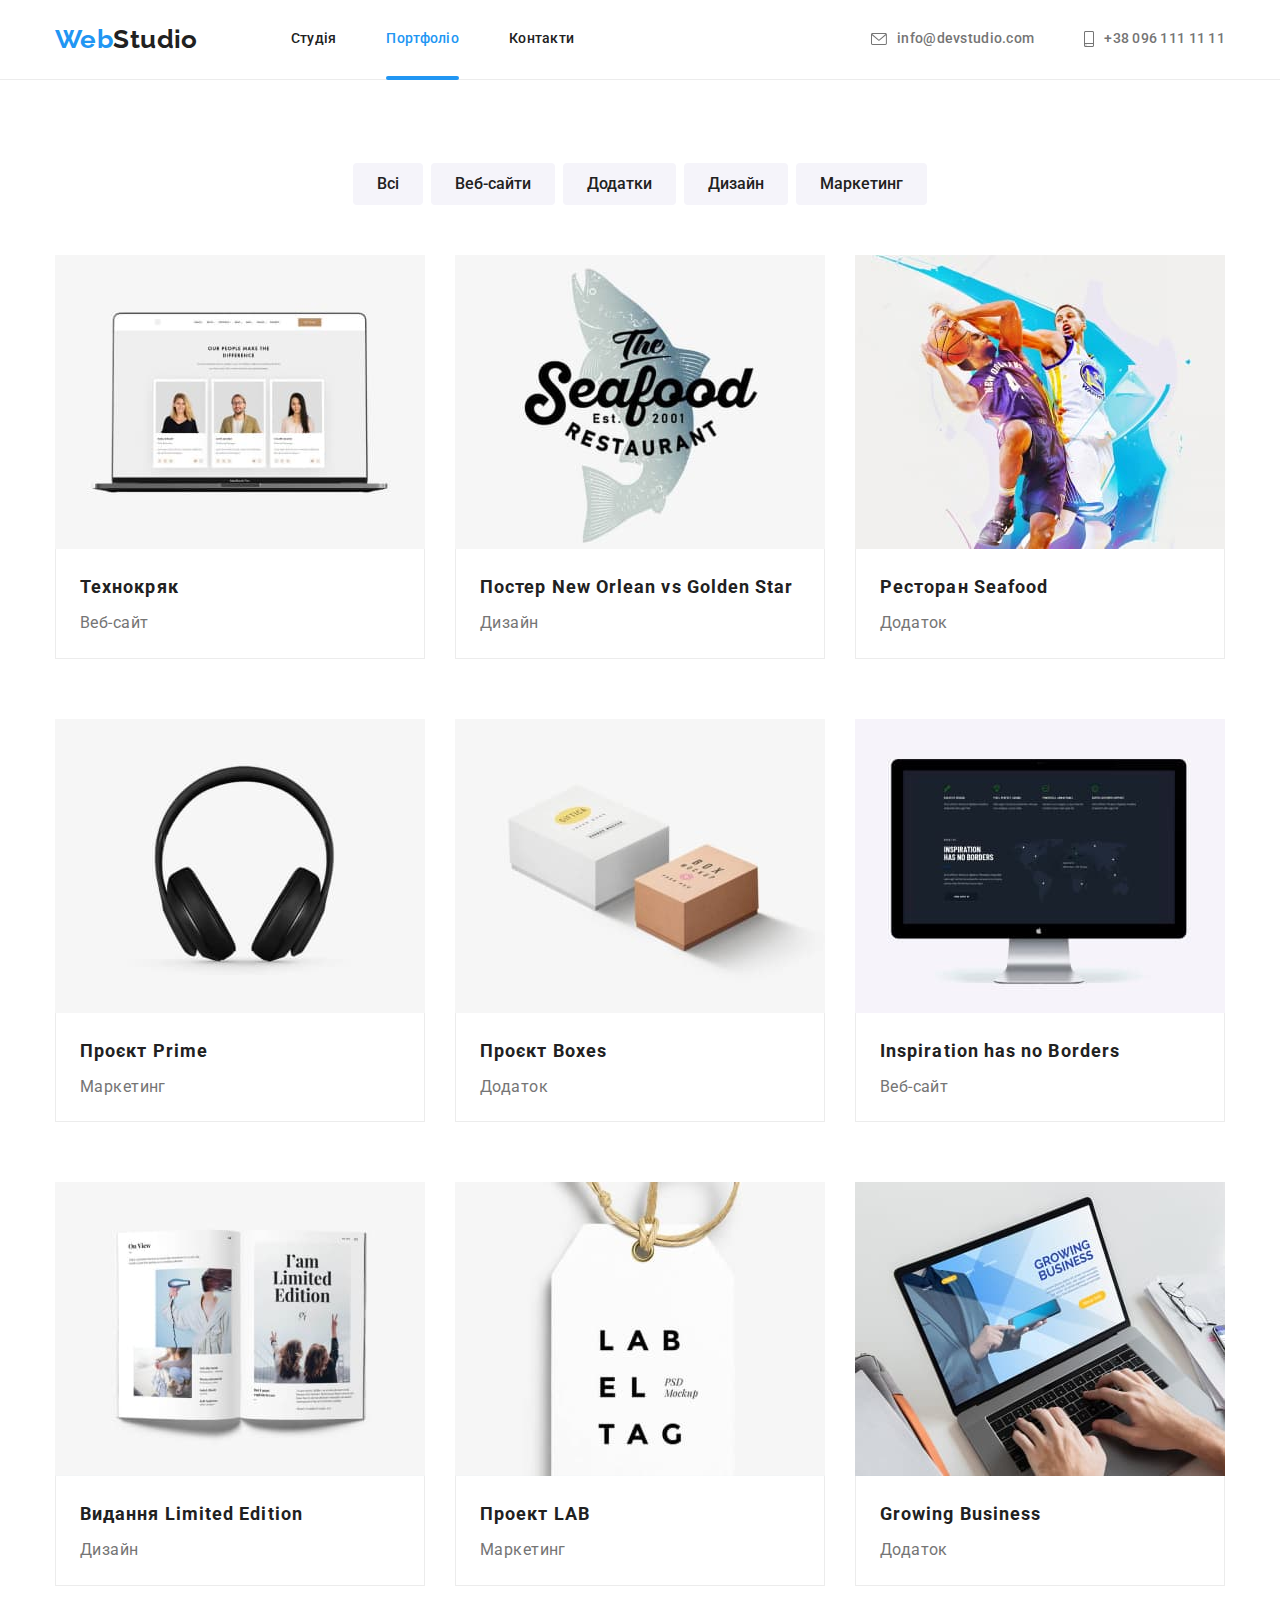
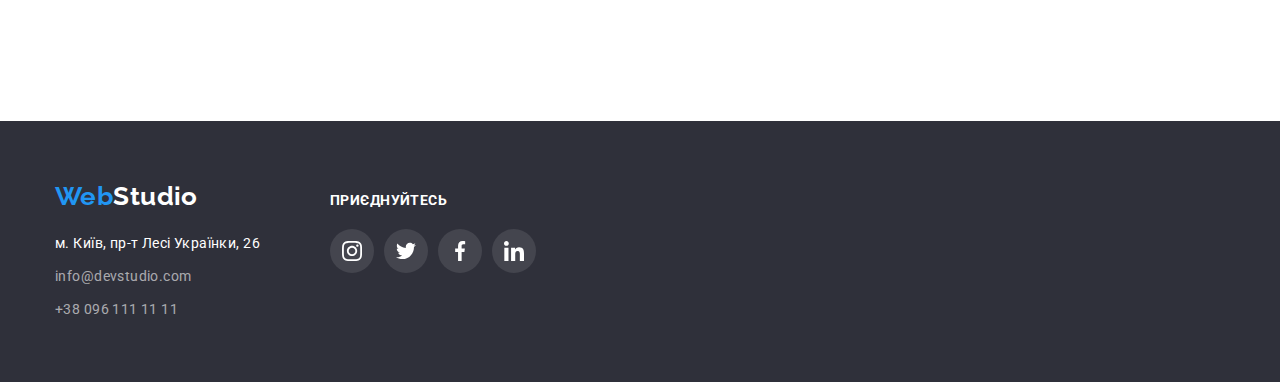
==== portfolio.html @ 9816e1a6 "home5" ====
<!DOCTYPE html>
<html lang="uk">
  <head>
    <meta charset="UTF-8" />
    <meta http-equiv="X-UA-Compatible" content="IE=edge" />
    <meta name="viewport" content="width=device-width, initial-scale=1.0" />
    <title>Портфоліо</title>
    <link rel="preconnect" href="https://fonts.googleapis.com" />
    <link rel="preconnect" href="https://fonts.gstatic.com" crossorigin />
    <link
      href="https://fonts.googleapis.com/css2?family=Raleway:wght@700&family=Roboto:wght@400;500;700;900&display=swap"
      rel="stylesheet"
    />
    <link rel="stylesheet" href="./css/styles.css" />
  </head>
  <body>
    <!--header-->
    <!--header-->
    <header class="page-header header-portfolio">
      <div class="container">
        <a href="./index.html" class="header-logo-design logo-link"
          ><span class="web-customazation">Web</span>Studio</a
        >
        <nav>
          <ul class="header-list">
            <li class="header-item">
              <a href="./index.html" class="nav-link header-text">Студія</a>
            </li>
            <li class="header-item">
              <a href="./portfolio.html" class="nav-link header-text current-link"
                >Портфоліо</a
              >
            </li>
            <li class="header-item">
              <a href="#" class="nav-link header-text">Контакти</a>
            </li>
          </ul>
        </nav>
        <ul class="header-contact-info">
          <li class="contact-icon">
            <a
              href="mailto:info@devstudio.com"
              class="mail-design header-text link-design"
            >
              <svg class="icon-image-nav" width="16" height="12">
                <use href="./img/icons.svg#icon-envelope"></use>
              </svg>
              info@devstudio.com</a
            >
          </li>
          <li class="contact-icon">
            <a href="tel:+380961111111" class="tel-design header-text link-design">
              <svg class="icon-image-nav" width="10" height="16">
                <use href="./img/icons.svg#icon-smartphone"></use>
              </svg>
              +38 096 111 11 11</a
            >
          </li>
        </ul>
      </div>
    </header>
    <main>
      <!--Фільтр робіт-->
      <section class="work-filtr">
        <div class="container">
          <!--Скритий заголовок-->
          <h1 class="work-filtr-title visual-hidden">Вибрати сферу робіт</h1>
          <ul class="work-filtr-list">
            <li class="work-filtr-item">
              <button type="button" class="btn-color btn-design">Всі</button>
            </li>
            <li class="work-filtr-item">
              <button type="button" class="btn-color btn-design">Веб-сайти</button>
            </li>
            <li class="work-filtr-item">
              <button type="button" class="btn-color btn-design">Додатки</button>
            </li>
            <li class="work-filtr-item">
              <button type="button" class="btn-color btn-design">Дизайн</button>
            </li>
            <li class="work-filtr-item">
              <button type="button" class="btn-color btn-design">Маркетинг</button>
            </li>
          </ul>
          <ul class="project-example-list">
            <li class="project-example-item">
              <a
                href="#"
                target="_blank"
                rel="noopener noreferrer"
                class="project-example-link"
              >
                <div class="card-wrap project-slider">
                  <img
                    class="work-image"
                    src="./img/img-5.jpg"
                    alt="Технокряк"
                    width="370"
                    height="294"
                  />
                  <p class="project-slider-text">
                    Ресурс пропонує комплексні пропозиції з різним рівнем функціоналу та
                    сервісів. Все це дозволить відвідувачу отримати вичерпні відомості про
                    компанію чи приватну особу.
                  </p>
                </div>
                <div class="text-border">
                  <h2 class="project-title">Технокряк</h2>
                  <p class="project-text">Веб-сайт</p>
                </div>
              </a>
            </li>
            <li class="project-example-item">
              <a
                href="#"
                target="_blank"
                rel="noopener noreferrer"
                class="project-example-link"
              >
                <div class="card-wrap project-slider">
                  <img
                    src="./img/img-6.jpg"
                    alt="Постер Нью-Орлеан"
                    width="370"
                    height="294"
                  />
                  <p class="project-slider-text">
                    Ресурс пропонує комплексні пропозиції з різним рівнем функціоналу та
                    сервісів. Все це дозволить відвідувачу отримати вичерпні відомості про
                    компанію чи приватну особу.
                  </p>
                </div>
                <div class="text-border">
                  <h2 class="project-title">Постер New Orlean vs Golden Star</h2>
                  <p class="project-text">Дизайн</p>
                </div>
              </a>
            </li>
            <li class="project-example-item">
              <a
                href="#"
                target="_blank"
                rel="noopener noreferrer"
                class="project-example-link"
              >
                <div class="card-wrap project-slider">
                  <img
                    src="./img/img-7.jpg"
                    alt="Ресторан рибний"
                    width="370"
                    height="294"
                  />
                  <p class="project-slider-text">
                    Ресурс пропонує комплексні пропозиції з різним рівнем функціоналу та
                    сервісів. Все це дозволить відвідувачу отримати вичерпні відомості про
                    компанію чи приватну особу.
                  </p>
                </div>
                <div class="text-border">
                  <h2 class="project-title">Ресторан Seafood</h2>
                  <p class="project-text">Додаток</p>
                </div>
              </a>
            </li>
            <li class="project-example-item">
              <a
                href="#"
                target="_blank"
                rel="noopener noreferrer"
                class="project-example-link"
              >
                <div class="card-wrap project-slider">
                  <img
                    src="./img/img-8.jpg"
                    alt="Проєкт прайм"
                    width="370"
                    height="294"
                  />
                  <p class="project-slider-text">
                    Ресурс пропонує комплексні пропозиції з різним рівнем функціоналу та
                    сервісів. Все це дозволить відвідувачу отримати вичерпні відомості про
                    компанію чи приватну особу.
                  </p>
                </div>
                <div class="text-border">
                  <h2 class="project-title">Проєкт Prime</h2>
                  <p class="project-text">Маркетинг</p>
                </div>
              </a>
            </li>
            <li class="project-example-item">
              <a
                href="#"
                target="_blank"
                rel="noopener noreferrer"
                class="project-example-link"
              >
                <div class="card-wrap project-slider">
                  <img
                    src="./img/img-9.jpg"
                    alt="Проєкт боксес"
                    width="370"
                    height="294"
                  />
                  <p class="project-slider-text">
                    Ресурс пропонує комплексні пропозиції з різним рівнем функціоналу та
                    сервісів. Все це дозволить відвідувачу отримати вичерпні відомості про
                    компанію чи приватну особу.
                  </p>
                </div>
                <div class="text-border">
                  <h2 class="project-title">Проєкт Boxes</h2>
                  <p class="project-text">Додаток</p>
                </div>
              </a>
            </li>
            <li class="project-example-item">
              <a
                href="#"
                target="_blank"
                rel="noopener noreferrer"
                class="project-example-link"
              >
                <div class="card-wrap project-slider">
                  <img
                    src="./img/img-10.jpg"
                    alt="у натхнення немає меж"
                    width="370"
                    height="294"
                  />
                  <p class="project-slider-text">
                    Ресурс пропонує комплексні пропозиції з різним рівнем функціоналу та
                    сервісів. Все це дозволить відвідувачу отримати вичерпні відомості про
                    компанію чи приватну особу.
                  </p>
                </div>
                <div class="text-border">
                  <h2 class="project-title">Inspiration has no Borders</h2>
                  <p class="project-text">Веб-сайт</p>
                </div>
              </a>
            </li>
            <li class="project-example-item">
              <a
                href="#"
                target="_blank"
                rel="noopener noreferrer"
                class="project-example-link"
              >
                <div class="card-wrap project-slider">
                  <img
                    src="./img/img-11.jpg"
                    alt="Видання лімітед едішн"
                    width="370"
                    height="294"
                  />
                  <p class="project-slider-text">
                    Ресурс пропонує комплексні пропозиції з різним рівнем функціоналу та
                    сервісів. Все це дозволить відвідувачу отримати вичерпні відомості про
                    компанію чи приватну особу.
                  </p>
                </div>
                <div class="text-border">
                  <h2 class="project-title">Видання Limited Edition</h2>
                  <p class="project-text">Дизайн</p>
                </div>
              </a>
            </li>
            <li class="project-example-item">
              <a
                href="#"
                target="_blank"
                rel="noopener noreferrer"
                class="project-example-link"
              >
                <div class="card-wrap project-slider">
                  <img src="./img/img-12.jpg" alt="Проект ЛАБ" width="370" height="294" />
                  <p class="project-slider-text">
                    Ресурс пропонує комплексні пропозиції з різним рівнем функціоналу та
                    сервісів. Все це дозволить відвідувачу отримати вичерпні відомості про
                    компанію чи приватну особу.
                  </p>
                </div>
                <div class="text-border">
                  <h2 class="project-title">Проект LAB</h2>
                  <p class="project-text">Маркетинг</p>
                </div>
              </a>
            </li>
            <li class="project-example-item">
              <a
                href="#"
                target="_blank"
                rel="noopener noreferrer"
                class="project-example-link"
              >
                <div class="card-wrap project-slider">
                  <img
                    src="./img/img-13.jpg"
                    alt="Зростаючий бізнес"
                    width="370"
                    height="294"
                  />
                  <p class="project-slider-text">
                    Ресурс пропонує комплексні пропозиції з різним рівнем функціоналу та
                    сервісів. Все це дозволить відвідувачу отримати вичерпні відомості про
                    компанію чи приватну особу.
                  </p>
                </div>
                <div class="text-border">
                  <h2 class="project-title">Growing Business</h2>
                  <p class="project-text">Додаток</p>
                </div>
              </a>
            </li>
          </ul>
        </div>
      </section>
    </main>
    <!--Футер-->
    <footer class="footer-design">
      <div class="container footer-section">
        <div class="footer-logo-nav">
          <a href="./index.html" class="footer-logo-design logo-link"
            ><span class="web-customazation">Web</span>Studio</a
          >
          <address class="footer-address-list">
            <ul class="address-position-list">
              <li class="address-position">
                <a
                  class="address-contact-info link-design"
                  href="https://goo.gl/maps/CPtrU1FHBa2aNyZL9"
                  target="_blank"
                  rel="noopener noreferrer"
                >
                  <span class="street-info">м. Київ, пр-т Лесі Українки, 26</span></a
                >
              </li>
              <li class="address-position">
                <a
                  href="mailto:info@devstudio.com"
                  class="footer-mail-design footer-link-design"
                  >info@devstudio.com</a
                >
              </li>
              <li class="address-position">
                <a href="tel:+380961111111" class="footer-tel-design footer-link-design"
                  >+38 096 111 11 11</a
                >
              </li>
            </ul>
          </address>
        </div>
        <div class="soc-net-section">
          <h2 class="comp-net-title">Приєднуйтесь</h2>
          <ul class="comp-net-list list">
            <li class="comp-net-item">
              <a href="#" class="comp-net-link link">
                <svg class="comp-net-icon" width="20" height="20">
                  <use href="./img/icons.svg#icon-instagram"></use></svg
              ></a>
            </li>
            <li>
              <a href="#" class="comp-net-link link">
                <svg class="comp-net-icon" width="20" height="20">
                  <use href="./img/icons.svg#icon-twitter"></use></svg
              ></a>
            </li>
            <li>
              <a href="#" class="comp-net-link link">
                <svg class="comp-net-icon" width="20" height="20">
                  <use href="./img/icons.svg#icon-facebook"></use></svg
              ></a>
            </li>
            <li>
              <a href="#" class="comp-net-link link">
                <svg class="comp-net-icon" width="20" height="20">
                  <use href="./img/icons.svg#icon-linkedin"></use></svg
              ></a>
            </li>
          </ul>
        </div>
      </div>
    </footer>
  </body>
</html>
---- css/styles.css ----
/* оформлення головної сторінки */

/* Header navigation design */
:root {
  --color-one--: #ffffff;
  --color-two--: #2196f3;
  --color-three--: #212121;
  --color-four--: #757575;
  --color-five--: #f5f4fa;
}

html {
  box-sizing: border-box;
}
*,
*::after,
*::before {
  box-sizing: border-box;
}

body {
  font-family: "Roboto", sans-serif;
  font-size: 14px;
  letter-spacing: 0.03em;
  color: var(--color-three--);
  background-color: var(--color-one--);
  margin: 0;
}
ul {
  list-style: none;
  padding: 0;
  margin: 0;
}
/* .link-design {
  text-decoration: none;
} */
.logo-link {
  text-decoration: none;
}

img {
  display: block;
  max-width: 100%;
  height: auto;
}

/*------------------------ HEADER DESIGN--------------------*/
.container {
  width: 1200px;
  margin-right: auto;
  margin-left: auto;
  padding-left: 15px;
  padding-right: 15px;
}
.page-header {
  height: 80px;
  border-bottom: 1px solid #ececec;
  padding-top: 24px;
  padding-bottom: 24px;
}

.header-text {
  font-weight: 500;
  font-size: 14px;
  line-height: 1.14;
  letter-spacing: 0.02em;
}
.footer-logo-design,
.web-customazation {
  font-family: Raleway, sans-serif;
  font-weight: 700;
  font-size: 26px;
  line-height: 1.19;
  color: var(--color-one--);
}

.header-logo-design {
  font-family: "Raleway", sans-serif;
  font-weight: 700;
  font-size: 26px;
  line-height: 1.19;
  color: var(--color-three--);
  margin-right: 93px;
  align-items: center;
}
.header-list {
  display: flex;
  align-items: center;
}

.header-item:not(:last-child) {
  margin-right: 50px;
}
.page-header .container {
  display: flex;
  align-items: center;
}

.portfolio-contact-info,
.header-contact-info {
  margin-left: auto;
}
.page-header .portfolio-contact-info {
  display: flex;
  column-gap: 30px;
}
.page-header .header-contact-info {
  display: flex;
  column-gap: 50px;
}
.contact-icon {
  display: flex;
  background-color:transparent;
  align-items: center;
  justify-items: center;
  fill:var(--color-four--);

}

.icon-image-nav{
  margin-right: 10px;
}

.contact-icon:hover, 
.contact-icon:focus {
  background-color: var(--color-one--);
  fill: var(--color-two--);
}

.mail-design,
.tel-design {
  display: flex;
  align-items: center;
}

/*-------------------------links design--------------------------------*/

.link-design {
  color: var(--color-three--);
  text-decoration: none;
  transition: background-color 250ms cubic-bezier(0.4, 0, 0.2, 1);
}
.nav-link {
 color: var(--color-three--);
 display: block;
  text-decoration: none;
  position: relative; 

  transition: background-color 250ms cubic-bezier(0.4, 0, 0.2, 1);
}

.nav-link.current-link::after {
  content: '';
  display: block;
  width: 100%;
  height: 4px;
  border-radius: 2px;
  background-color: var(--color-two--);
  position: absolute;
  left: 0;
  bottom: -33px;
}

.nav-link:hover,
.nav-link:focus,
.web-customazation,
.link-design:hover,
.link-design:focus,
.mail-design:hover,
.mail-design:focus,
.tel-design:hover,
.tel-design:focus {
  color: var(--color-two--);
}
.mail-design,
.tel-design {
  color: var(--color-four--);
}
.section {
  display: block;
}

.centered {
  text-align: center;
}

/*------------------------ HEROE SECTION DESIGN--------------------*/

.heroe-title {
  font-weight: 900;
  font-size: 44px;
  line-height: 1.36;
  letter-spacing: 0.06em;
  text-transform: uppercase;
  color: var(--color-one--);
  max-width: 696px;
  display: inline-block;
  margin: 0;
}

.heroe-section-design {
  height: 600px;
  background-image:linear-gradient(
  rgba(47, 48, 58, 0.4), 
  rgba(47, 48, 58, 0.4)), 
  url(../img/hero-bg.jpg);
  background-color: #C4C4C4;
  padding: 200px 0px;
  text-align: center;
  margin-left: auto;
  margin-right: auto;
}
.heroe-container {
  width: 696px;
}

.heroe-button-design {
  font-family: inherit;
  font-weight: 700;
  font-size: 16px;
  line-height: 1.87;
  letter-spacing: 0.06em;
  color: var(--color-one--);
  background-color: var(--color-two--);
  cursor: pointer;
  border-radius: 4px;
  border: transparent;
  padding: 10px 25px;
  display: inline-block;
  text-align: center;
  margin-top: 30px;
  transition: background-color 250ms cubic-bezier(0.4, 0, 0.2, 1);
}

.heroe-button-design:hover,
.heroe-button-design:focus {
  background-color: #188ce8;
  box-shadow: 0px 4px 4px rgba(0, 0, 0, 0.25));
}

/*------------------------ЧИМ МИ ЗАЙМАЄМОСЯ--------------------*/
.visual-hidden {
  position: absolute;
  white-space: nowrap;
  width: 1px;
  height: 1px;
  overflow: hidden;
  border: 0;
  padding: 0;
  clip: rect(0 0 0 0);
  clip-path: inset(50%);
  margin: -1px;
}
.our-activity {
  padding-top: 57px;
  padding-bottom: 94px;
}

h3.main-prop-title {
  margin-top: 0;
}

.main-prop-list {
  display: flex;
  column-gap: 30px;
}
.main-prop-list .main-prop-item {
  width: calc((100% - 90px) / 4);
  justify-content: center;
}
.main-prop-title {
  font-weight: 700;
  font-size: 14px;
  line-height: 1.14;
  text-transform: uppercase;
  margin-bottom: 10px;
}
.main-prop-text {
  font-weight: 400;
  font-size: 14px;
  line-height: 1.71;
  color: var(--color-four--);
  margin-bottom: 0;
  margin-top: 0;
}

.prop-icon {
  margin-bottom: 30px;
  background-color:#F5F4FA; 
  border-radius: 4px;
  display: flex;
  margin-left: auto;
  margin-right: auto;
  justify-content: center;
  align-items: center;
  width: 270px;
  height: 120px;
}


/*------------------------ ABOUT OUR ACTIVITY--------------------*/

.about-our-activity {
  padding-bottom: 94px;
}

.about-our-activity-title {
  font-family: inherit;
  font-weight: 700;
  font-size: 36px;
  line-height: 1.16;
  margin-top: 0;
  margin-bottom: 50px;
}

.activity-list {
  display: flex;
  column-gap: 30px;
  flex-direction: row;
}

.activity-text {
  display: flex;
  font-family: inherit;
  font-size: 14px;
  font-weight: 700;
  text-transform: uppercase;
  line-height: 1.17;
  color: var(--color-one--);
  background-color: rgba(47, 48, 58, 0.8);
  height: 70px;
  width: 100%;
  margin: 0;
  padding-top: 27px;
  padding-bottom: 27px; 
  justify-content: center;

  position: absolute;
  bottom: 0;
  right: 0;
}

.activity-item {
  width: calc((100% - 60px) / 3);
  position: relative;
}

/*------------------------ OUR TEAM--------------------*/
.our-team-section {
  background-color: var(--color-five--);
  padding-bottom: 94px;
  padding-top: 94px;
}
.our-team-list {
  display: flex;
  column-gap: 30px;
}
.our-team-item {
  background-color: white;
  width: calc((100% - 90px) / 4);
  border-bottom-left-radius: 4px;
  border-bottom-right-radius: 4px;
  box-shadow: 0px 1px 3px rgba(0, 0, 0, 0.12), 0px 1px 1px rgba(0, 0, 0, 0.14),
    0px 2px 1px rgba(0, 0, 0, 0.2);
}

.team-soc-list {
display: flex;
justify-content: center;
gap: 10px;
}

.team-soc-icon {
  fill:#AFB1B8;
  transition: fill 250ms cubic-bezier(0.4, 0, 0.2, 1);
}

.team-soc-link {
  width: 44px;
  height: 44px;
  border-radius: 50%;
  background-color: transparent;
  display: flex;
  align-items: center;
  justify-content: center;
  transition: background-color 250ms cubic-bezier(0.4, 0, 0.2, 1),
  fill 250ms cubic-bezier(0.4, 0, 0.2, 1);
}

.team-soc-link:hover,
.team-soc-link:focus {
  background-color: var(--color-two--);
}
.team-soc-link:hover .team-soc-icon, 
.team-soc-link:focus .team-soc-icon {
  fill: #ffffff;
}

.team-border {
  padding-bottom: 30px;
  padding-top: 30px;
}

.our-team-title {
  font-weight: 700;
  font-size: 36px;
  line-height: 1.16;
  margin-top: 0;
  margin-bottom: 50px;
}
.team-name {
  font-weight: 500;
  font-size: 16px;
  line-height: 1.18;
  margin-bottom: 10px;
  margin-top: 0;
  text-align: center;

}
.team-position {
  font-size: 16px;
  line-height: 1.18;
  color: var(--color-four--);
  margin: 0;
  text-align: center;
  margin-bottom: 16px;
}

/*------------------------ Наші клієнти--------------------*/

.clients-section {
  padding-top: 94px;
  padding-bottom: 94px;  
}

.clients-title {
  font-family: inherit;
  font-weight: 700;
  font-size: 36px;
  line-height: 1.16;
  margin-top: 0;
  margin-bottom: 50px;
}

.our-clients-list {
  display: flex;
  column-gap: 30px;
}

.our-clients-item{
  width: 170px;
  
}
.our-clients-link {
 display: flex;
 border: 1px solid #AFB1B8; 
 border-radius: 4px;
 width: 100%;
 height: 92px;
 justify-content: center;
 align-items: center;
 fill: #AFB1B8;
 transition: background-color 250ms cubic-bezier(0.4, 0, 0.2, 1),
 fill 250ms cubic-bezier(0.4, 0, 0.2, 1), border 250ms cubic-bezier(0.4, 0, 0.2, 1); 
}

.our-clients-link:hover,
.our-clients-link:focus{
  fill: var(--color-two--);
  border: 1px solid var(--color-two--);
}



/*------------------------ FOOTER--------------------*/
.footer-design {
  background-color: #2f303a;
  padding-top: 60px;
  padding-bottom: 60px;
}
.footer-section{
  display: flex;
  align-items: baseline;
  gap: 70px;
}

.address-position:not(:last-child) {
  margin-top: 0px;
  margin-bottom: 9px;
}

.footer-address-list{
  margin-top: 20px;
}

.address-contact-info {
  font-family: inherit;
  font-size: 14px;
  line-height: 1.71;
  display: inline-block;
}
.street-info {
  color: var(--color-one--);
  font-style: normal;
  transition: color 250ms cubic-bezier(0.4, 0, 0.2, 1);
}
.footer-mail-design,
.footer-tel-design {
  font-family: inherit;
  font-style: normal;
  font-size: 14px;
  line-height: 1.71;
  color: rgba(255, 255, 255, 0.6);
  transition: color 250ms cubic-bezier(0.4, 0, 0.2, 1);
}

.footer-link-design {
  text-decoration: none;
}
.footer-mail-design:hover,
.footer-mail-design:focus,
.footer-tel-design:hover,
.footer-tel-design:focus,
.street-info:hover,
.street-info:focus {
  color: var(--color-two--);
}

.comp-net-title {
  font-family: inherit;
  font-weight: 700;
  font-size: 14px;
  line-height: 1.14;
  color: var(--color-one--);
  text-transform: uppercase;
  justify-content: center;
  margin-top: 0;
  margin-bottom: 0;
}
.soc-net-section{
width: 206px;
}

.comp-net-list{
  display: flex;
  justify-content: center;
  column-gap: 10px;
  margin-top: 20px;
}

.comp-net-icon {
  fill: var(--color-one--);
}

.comp-net-link {
  width: 44px;
  height: 44px;
  border-radius: 50%;
  background-color:rgba(255, 255, 255, 0.1);
  display: flex;
  align-items: center;
  justify-content: center;
  transition: background-color 250ms cubic-bezier(0.4, 0, 0.2, 1),
  fill 250ms cubic-bezier(0.4, 0, 0.2, 1);
}

.comp-net-link:hover,
.comp-net-link:focus {
  background-color: var(--color-two--);
}
.comp-net-link:hover .comp-net-icon, 
.comp-net-link:focus .comp-net-icon {
  fill: #ffffff;

}

/*------------------------ BACKDROP DESIGN--------------------*/
.backdrop {
width: 100%;
height: 100%;
top: 0;
background-color: rgba(0, 0, 0, 0.2);
position: fixed;

transition: opacity 500ms cubic-bezier(0.25, 0.46, 0.45, 0.94), visibility 500ms;
}

.modal-window {
height: 581px;
width: 528px;
background-color: var(--color-one--);
box-shadow: 0px 1px 3px rgba(0, 0, 0, 0.12), 0px 1px 1px rgba(0, 0, 0, 0.14), 0px 2px 1px rgba(0, 0, 0, 0.2);
border-radius: 4px;
position: absolute;
top: 50%;
left: 50%;
transform: translate(-50%, -50%) scale(1) rotate(0);
transition: transform 400ms linear, height 500ms linear;
}

.backdrop.is-hidden .modal-window {
  transform: translate(-50%,-50%) scale(0) rotate(-180deg);
  transition: transform 400ms linear;
}

.modal-button {
  display: flex;
  align-items: center;
  justify-content: center;
  position: absolute;
  top: 8px;
  right: 8px;
  height: 30px;
  width: 30px;
  border-radius: 50%;
  background-color: var(--color-one--);
  border: 1px solid rgba(0, 0, 0, 0.1);
  box-shadow: 0px 1px 3px rgba(0, 0, 0, 0.12), 0px 1px 1px rgba(0, 0, 0, 0.14), 0px 2px 1px rgba(0, 0, 0, 0.2);

}

.is-hidden {
  opacity: 0;
  visibility: hidden;
  pointer-events: none;
}


/*------------------------ PORTFOLIO PAGE DESIGN--------------------*/
.current-link {
  color: var(--color-two--);
}

/*-------------------BUTTONS----------------------*/
.btn-design {
  font-family: inherit;
  font-size: 16px;
  line-height: 1.62;
  font-weight: 500;
  background: var(--color-five--);
  color: var(--color-three--)
  cursor: pointer;
  border-radius: 4px;
  border-color: transparent;
  padding: 6px 22px;
  display: inline-block;
  text-align: center;
  shadow: 0px 4px 4px rgba(0, 0, 0, 0.25);
  transition: color 250ms cubic-bezier(0.4, 0, 0.2, 1),
  background-color 250ms cubic-bezier(0.4, 0, 0.2, 1),
  box-shadow 250ms cubic-bezier(0.4, 0, 0.2, 1),
  border-radius 250ms cubic-bezier(0.4, 0, 0.2, 1);
}

  .btn-design:hover,
  .btn-design:focus {
  color: var(--color-one--);
  background-color: var(--color-two--);
  box-shadow: 0px 3px 1px rgba(0, 0, 0, 0.1), 0px 1px 2px rgba(0, 0, 0, 0.08), 0px 2px 2px rgba(0, 0, 0, 0.12);
border-radius: 4px;
}
/*------------------------ PROJECTS EXAMPLES--------------------*/
.work-filtr {
  padding-top: 83px;
  padding-bottom: 105px;
}

.work-filtr-list {
  display: flex;
  justify-content: center;
  margin-bottom: 50px;
  column-gap: 8px;
}
.project-example-list {
  display: flex;
  flex-wrap: wrap;
  gap: 30px;
}
.project-example-link{
  display: block;
}

.project-example-item {
  width: calc((100% - 60px) / 3);
  margin-bottom: 30px;
}

.project-example-item:hover .project-slider-text{
transform: translateY(0);
}
.project-slider {
  position: relative;
  overflow: hidden;
}
.project-slider-text {
  font-family: inherit;
  position: absolute;
  display: block;
  top: 0;
  left: 0;
  font-size: 18px;
  font-weight: 400;
  line-height: 1.55;
  background-color:var(--color-two--) ;
  color:var(--color-one--);
  margin: 0;
  height: 100%;
  padding: 63px 24px;

  transform: translateY(100%);
  transition: transform 300ms cubic-bezier(0.4, 0, 0.2, 1);

}

.project-example-item:hover,
.project-example-item:focus 
.project-slider-text {
  box-shadow: 0px 1px 1px rgba(0, 0, 0, 0.12), 
0px 4px 4px rgba(0, 0, 0, 0.06), 
1px 4px 6px rgba(0, 0, 0, 0.16);
}

.text-border {
  border-right: 1px solid #ececec;
  border-left: 1px solid #ececec;
  border-bottom: 1px solid #ececec;
  padding: 20px 24px;
}

.project-text {
  font-size: 16px;
  line-height: 1.8;
  color: var(--color-four--);
  margin-top: 0;
  margin-bottom: 0;
}
.project-title {
  font-weight: 700;
  font-size: 18px;
  line-height: 2;
  letter-spacing: 0.06em;
  color: var(--color-three--);
  margin-bottom: 4px;
  margin-top: 0;
}

a {
  text-decoration: none;
}
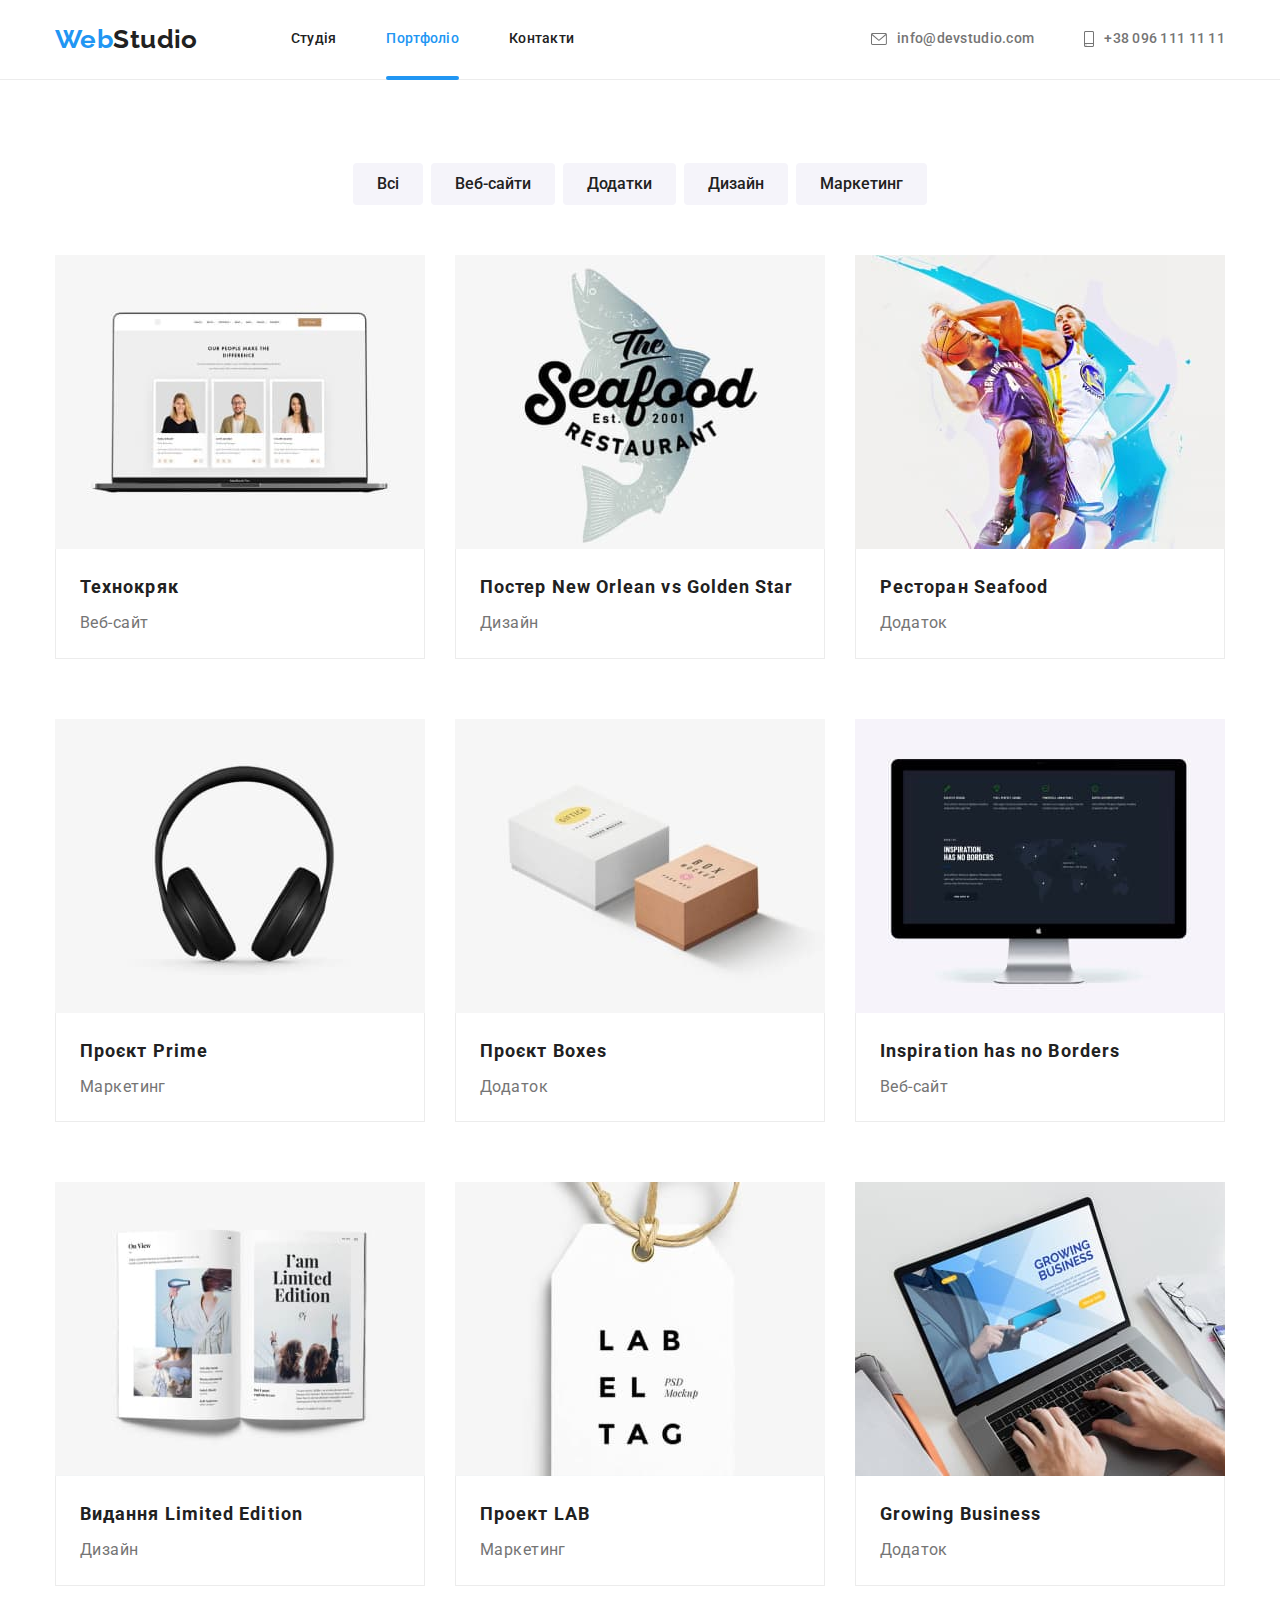
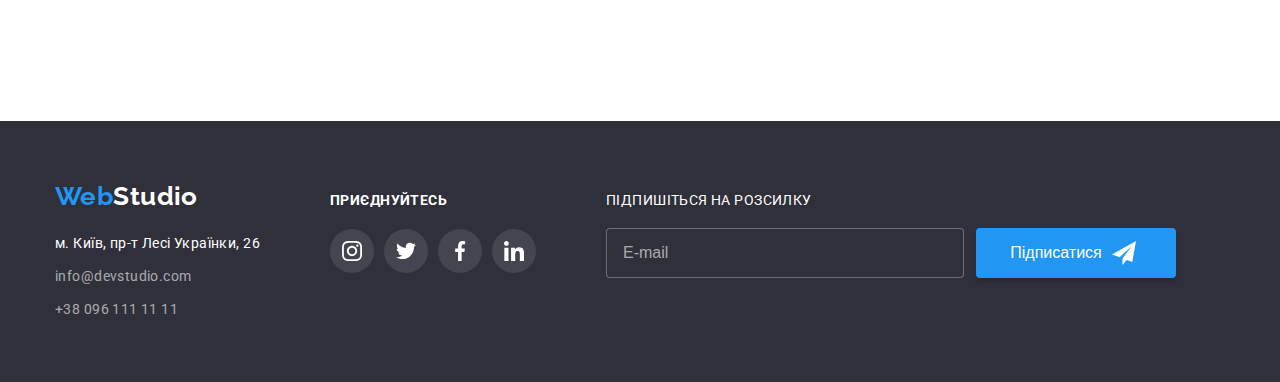
==== commit 397df6c5: "footer-subscription section added" ====
--- a/portfolio.html
+++ b/portfolio.html
@@ -380,7 +380,25 @@
             </li>
           </ul>
         </div>
+        <div class="footer-subscr">
+          <p class="subscr-text">
+            Підпишіться на розсилку</p>
+            <form>
+            <div class="subscr-input-form">
+            <input 
+            type="mail" 
+            name="user_email" 
+            placeholder="E-mail" 
+            class="subscr-form"/>
+          <button type="submit" class="subscr-btn">Підписатися
+          <svg class="subscr-icon" width="24" height="24">
+            <use href="./img/icons.svg#icon-icon-send"></use>
+          </svg>
+        </button>
+        </div>
+        </form>
       </div>
+    </div>
     </footer>
   </body>
 </html>
--- a/css/styles.css
+++ b/css/styles.css
@@ -571,7 +571,73 @@
 .comp-net-link:hover .comp-net-icon, 
 .comp-net-link:focus .comp-net-icon {
   fill: #ffffff;
-
+}
+
+.subscr-input-form {
+  display: flex; 
+  width: 570px;
+  font-weight: 700px;
+}
+
+.subscr-text {
+  font-size: 14px;
+  font-weight: 700px;
+  color: var(--color-one--);
+  display: flex;
+  margin-top: 0;
+  margin-bottom: 20px;
+  text-transform: uppercase;
+}
+
+.subscr-form {
+  display: block;
+  width: 358px;
+  height: 50px;
+  color: var(--color-one--);
+  background-color:#2F303A;
+  border: 1px solid rgba(255, 255, 255, 0.3);
+  border-radius: 4px;
+  margin-right: 12px;
+  padding-left: 16px;
+  padding-top: 15px;
+  padding-bottom: 15px;
+}
+
+.subscr-form:focus {
+  border: 1px solid var(--color-two--);
+  outline: transparent;
+}
+
+.subscr-icon {
+  fill: var(--color-one--);
+  margin-left: 10px;
+  margin-right: 28px;
+}
+
+.subscr-form::placeholder {
+  font-size: 16px;
+  color: rgba(255, 255, 255, 0.6);
+}
+
+.subscr-btn {
+  display: flex; 
+  width: 200px;
+  height: 50px;
+  background-color: var(--color-two--);
+  color: var(--color-one--);
+  font-size: 16px;
+  font-weight: 700px;
+  padding-top: 10px;
+  padding-bottom: 10px;
+  border-radius: 4px;
+  box-shadow: 0px 4px 4px rgba(0, 0, 0, 0.15);
+  border-color: transparent;
+  align-items: center;
+  justify-content: center;
+  padding-left: 28px;
+  padding-top: 10px;
+  padding-bottom: 10px;
+  cursor: pointer;
 }
 
 /*------------------------ BACKDROP DESIGN--------------------*/
@@ -584,47 +650,6 @@
 
 transition: opacity 500ms cubic-bezier(0.25, 0.46, 0.45, 0.94), visibility 500ms;
 }
-
-.modal-window {
-height: 581px;
-width: 528px;
-background-color: var(--color-one--);
-box-shadow: 0px 1px 3px rgba(0, 0, 0, 0.12), 0px 1px 1px rgba(0, 0, 0, 0.14), 0px 2px 1px rgba(0, 0, 0, 0.2);
-border-radius: 4px;
-position: absolute;
-top: 50%;
-left: 50%;
-transform: translate(-50%, -50%) scale(1) rotate(0);
-transition: transform 400ms linear, height 500ms linear;
-}
-
-.backdrop.is-hidden .modal-window {
-  transform: translate(-50%,-50%) scale(0) rotate(-180deg);
-  transition: transform 400ms linear;
-}
-
-.modal-button {
-  display: flex;
-  align-items: center;
-  justify-content: center;
-  position: absolute;
-  top: 8px;
-  right: 8px;
-  height: 30px;
-  width: 30px;
-  border-radius: 50%;
-  background-color: var(--color-one--);
-  border: 1px solid rgba(0, 0, 0, 0.1);
-  box-shadow: 0px 1px 3px rgba(0, 0, 0, 0.12), 0px 1px 1px rgba(0, 0, 0, 0.14), 0px 2px 1px rgba(0, 0, 0, 0.2);
-
-}
-
-.is-hidden {
-  opacity: 0;
-  visibility: hidden;
-  pointer-events: none;
-}
-
 
 /*------------------------ PORTFOLIO PAGE DESIGN--------------------*/
 .current-link {
@@ -747,3 +772,205 @@
 a {
   text-decoration: none;
 }
+
+/*------------------------ MODAL WINDOW--------------------*/
+.modal-window {
+height: 581px;
+width: 528px;
+background-color: var(--color-one--);
+box-shadow: 0px 1px 3px rgba(0, 0, 0, 0.12), 0px 1px 1px rgba(0, 0, 0, 0.14), 0px 2px 1px rgba(0, 0, 0, 0.2);
+border-radius: 4px;
+position: absolute;
+top: 50%;
+left: 50%;
+transform: translate(-50%, -50%) scale(1) rotate(0);
+transition: transform 400ms linear, height 500ms linear;
+padding: 40px;
+}
+
+.backdrop.is-hidden .modal-window {
+  transform: translate(-50%,-50%) scale(0) rotate(-180deg);
+  transition: transform 400ms linear;
+}
+
+.modal-button {
+  display: flex;
+  align-items: center;
+  justify-content: center;
+  position: absolute;
+  top: 8px;
+  right: 8px;
+  height: 30px;
+  width: 30px;
+  border-radius: 50%;
+  background-color: var(--color-one--);
+  border: 1px solid rgba(0, 0, 0, 0.1);
+  box-shadow: 0px 1px 3px rgba(0, 0, 0, 0.12), 0px 1px 1px rgba(0, 0, 0, 0.14), 0px 2px 1px rgba(0, 0, 0, 0.2);
+
+}
+
+.modal-icon {
+ transition: fill 250ms cubic-bezier(0.4, 0, 0.2, 1);
+}
+
+.modal-button:hover,
+.modal-button:focus {
+  fill: var(--color-two--);
+}
+
+.is-hidden {
+  opacity: 0;
+  visibility: hidden;
+  pointer-events: none;
+}
+
+.modal-title{
+  font-size: 20px;
+  color: var(--color-three--);
+  display: block;
+  text-align: center;
+  margin-bottom: 12px;
+  margin-top: 0;
+}
+.input-form{
+  display: block;
+  width: 100%;
+  height: 40px;
+  border-radius: 4px;
+  border: 1px solid rgba(33, 33, 33, 0.2);
+  font-size: 12px;
+  padding-left: 42px;
+  transition: border 250ms cubic-bezier(0.4, 0, 0.2, 1),
+}
+.input-title{
+  display: block;
+  font-size: 12px;
+  color: var(--color-four--);
+  margin-bottom: 4px;
+}
+.input-form-comment{
+  display: block;
+  font-size: 12px;
+  color: var(--color-four--);
+  height: 120px; 
+  width: 100%;
+  border-radius: 4px;
+  border: 1px solid rgba(33, 33, 33, 0.2);
+  margin-bottom: 20px;
+  padding: 12px 16px;
+  transition: border 250ms cubic-bezier(0.4, 0, 0.2, 1);
+}
+
+
+.input-form:focus {
+  border: 1px solid var(--color-two--);
+  outline: transparent;
+}
+
+.input-form:focus + .input-icon {
+  fill: var(--color-two--);
+}
+
+.input-form-comment:focus {
+  border: 1px solid var(--color-two--); 
+  outline: transparent;
+}
+
+.input-form-comment::placeholder {
+  display: block;
+  font-size: 12px;
+  color: rgba(117, 117, 117, 0.5);
+}
+
+.form-btn{
+  display: flex;
+  color: var(--color-one--);
+  font-size: 16px;
+  background-color: var(--color-two--);
+  letter-spacing: 0.06em;
+  align-items: center;
+  border-color: transparent;
+  border-radius: 4px;
+  box-shadow: 0px 4px 4px rgba(0, 0, 0, 0.25);
+  width: 200px;
+  height: 50px;
+  margin-left: auto;
+  margin-right: auto;
+  padding: 10px 52px;
+  cursor: pointer;
+  transition: background-color 250ms cubic-bezier(0.4, 0, 0.2, 1),
+  box-shadow 250ms cubic-bezier(0.4, 0, 0.2, 1),
+  border-radius 250ms cubic-bezier(0.4, 0, 0.2, 1);
+}
+
+.form-btn:hover,
+.form-btn:focus{
+  background-color:#188CE8;
+  box-shadow: 0px 4px 4px rgba(0, 0, 0, 0.15);
+}
+
+.input-field:not(:last-of-type){
+  margin-bottom: 10px;
+  position: relative;
+}
+
+.input-wrap{
+  position: relative;
+}
+
+.input-icon{
+  position: absolute;
+  left: 12px;
+  top: 50%;
+  transform: translateY(-50%);
+  transition: fill 250ms cubic-bezier(0.4, 0, 0.2, 1);
+}
+
+.checkbox-text{
+  font-size: 14px;
+  color:var(--color-four--);
+  display: flex;
+}
+
+.checkbox-text span {
+  width: 16px;
+  height: 15px;
+  margin-bottom: 30px;
+  border: 2px solid var(--color-three--);
+  border-radius: 3px;
+  margin-right: 7px;
+  display: flex;
+  align-items: center;
+  justify-content: center;
+  transition: background-color 250ms cubic-bezier(0.4, 0, 0.2, 1);
+}
+
+.checkbox-text .agr-cond {
+  text-decoration: underline;
+  color: var(--color-two--);
+  display: flex;
+  padding-left: 2px;
+}
+
+.agr-cond:visited {
+  color: var(--color-two--);
+}
+.input-check {
+  -webkit-appearance: none;
+     -moz-appearance: none;
+          appearance: none;
+}
+
+.check-icon{
+  fill: transparent;
+  transition: fill 250ms cubic-bezier(0.4, 0, 0.2, 1);
+}
+.input-check:checked + .checkbox-text span{
+  background-color: var(--color-two--);
+  filter: drop-shadow(0px 4px 4px rgba(0, 0, 0, 0.25));
+  border: none;
+}
+
+.input-check:checked + .checkbox-text .check-icon {
+  fill: var(--color-one--);
+} 